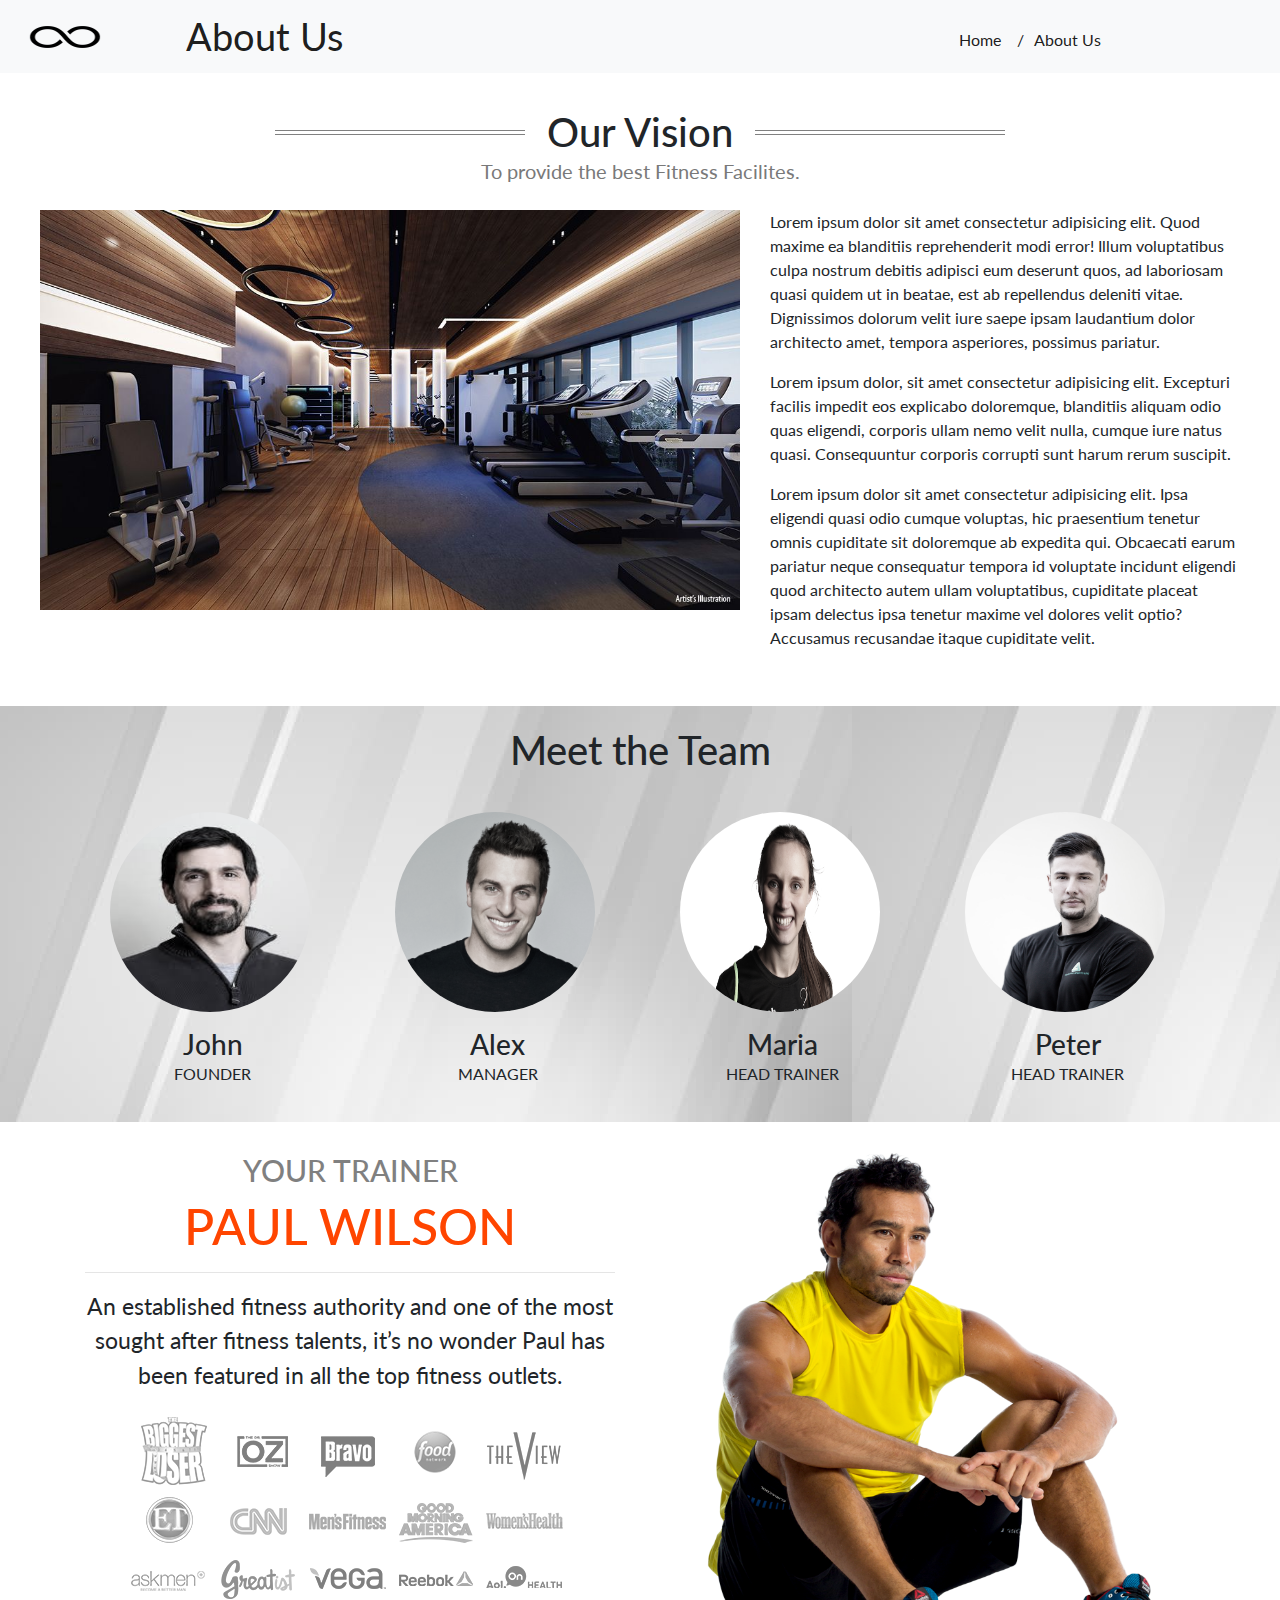
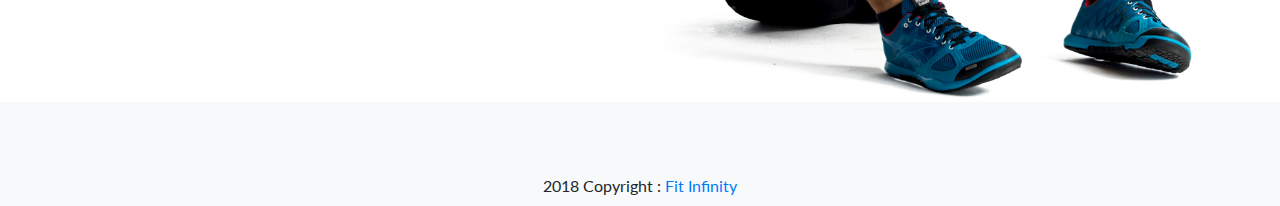
==== about.html @ 2f36dc82 "project finished" ====
<!DOCTYPE html>
<html lang="en">
<head>
    <meta charset="UTF-8">
    <meta name="viewport" content="width=device-width, initial-scale=1.0">
    <meta http-equiv="X-UA-Compatible" content="ie=edge">
    <title>About Us-Fit Infinity</title>
    <link rel="icon" href="img/logo.png">
    <link rel="stylesheet" href="https://maxcdn.bootstrapcdn.com/bootstrap/4.0.0/css/bootstrap.min.css" 
    integrity="sha384-Gn5384xqQ1aoWXA+058RXPxPg6fy4IWvTNh0E263XmFcJlSAwiGgFAW/dAiS6JXm" 
    crossorigin="anonymous">
    <link rel="stylesheet" href="https://use.fontawesome.com/releases/v5.0.13/css/all.css" integrity="sha384-DNOHZ68U8hZfKXOrtjWvjxusGo9WQnrNx2sqG0tfsghAvtVlRW3tvkXWZh58N9jp" crossorigin="anonymous">
    <link rel="stylesheet" href="css/about.css">
    <!-- <link href="https://fonts.googleapis.com/css?family=Exo:900|Fjalla+One|Lato:900|Merriweather:900|Ultra" rel="stylesheet"> -->
    <link href="https://fonts.googleapis.com/css?family=Lato" rel="stylesheet">
</head>
<body>
    <!-- navbar -->
    <nav class="navbar navbar-expand-lg navbar-light bg-light">
            <img class="navbar-brand" src="img/logo.png" alt="Fit Infinity"></img> 
            <button class="navbar-toggler" type="button" data-toggle="collapse" data-target="#navbarSupportedContent" aria-controls="navbarSupportedContent" aria-expanded="false" aria-label="Toggle navigation">
              <span class="navbar-toggler-icon"></span>
            </button>
          
            <div class="collapse navbar-collaps container" id="navbarSupportedContent">
              <ul class="navbar-nav mr-auto">
                <li class="nav-item active">
                  <a class="nav-link" href="#">About Us <span class="sr-only">(current)</span></a>
                </li>
                
                <li class="nav-item active">
                    <a class="nav-link" href="index.html">Home</a>
                </li>
                <li class="nav-item active">
                        <span class="nav-link">/<span id="route-space">About Us</span></span>
                </li>
              </ul>
    
            </div>
    </nav>
    <!-- about-gym -->
    <div id="about">
         <div class="fancy">
            <span><h1 id="heading">Our Vision</h1></span>
            <p>To provide the best Fitness Facilites.</p>
        </div>
        
            <div class="row">
                <div class="col">
                    <img src="img/about-gym.jpg" alt="about gym" height="400" width="700">
                </div>
                <div class="col">
                    <p>Lorem ipsum dolor sit amet consectetur adipisicing elit. Quod maxime ea blanditiis reprehenderit modi error! Illum voluptatibus culpa nostrum debitis adipisci eum deserunt quos, ad laboriosam quasi quidem ut in beatae, est ab repellendus deleniti vitae. Dignissimos dolorum velit iure saepe ipsam laudantium dolor architecto amet, tempora asperiores, possimus pariatur.</p>
                    <p>Lorem ipsum dolor, sit amet consectetur adipisicing elit. Excepturi facilis impedit eos explicabo doloremque, blanditiis aliquam odio quas eligendi, corporis ullam nemo velit nulla, cumque iure natus quasi. Consequuntur corporis corrupti sunt harum rerum suscipit.</p>
                    <p>Lorem ipsum dolor sit amet consectetur adipisicing elit. Ipsa eligendi quasi odio cumque voluptas, hic praesentium tenetur omnis cupiditate sit doloremque ab expedita qui. Obcaecati earum pariatur neque consequatur tempora id voluptate incidunt eligendi quod architecto autem ullam voluptatibus, cupiditate placeat ipsam delectus ipsa tenetur maxime vel dolores velit optio? Accusamus recusandae itaque cupiditate velit.</p>
                </div>
            </div>
    </div>

    <!-- team -->
    <div id="team">
        <h1>Meet the Team</h1>
        <div class="container">
            <div class="row pb-3">
                <div class="col">
                    <img src="img/founder.jpg" alt="founder">
                </div>
                <div class="col">
                    <img src="img/manager.jpg" alt="manager">
                </div>
                <div class="col">
                    <img src="img/trainer-f.png" alt="female trainer">
                </div>
                <div class="col">
                    <img src="img/trainer-m.jpg" alt="male trainer">
                </div>
            </div>
            <div id="names" class="row">
                <div class="col">
                     <h3>John</h3>
                     <p>FOUNDER</p>
                </div>
                <div class="col">
                    <h3>Alex</h3>
                    <p>MANAGER</p>
                </div>
                <div class="col">
                    <h3>Maria</h3>
                    <p>HEAD TRAINER</p>
                </div>
                <div class="col">
                    <h3>Peter</h3>
                    <p>HEAD TRAINER</p>
                </div>
            </div>

        </div>
    </div>

    <!-- trainer -->
    <div id="trainer">
        <div class="container">
            <div class="row">
                <div class="col">
                        <i class="fas fa-star"></i>
                        <i class="fas fa-star"></i>
                        <i class="fas fa-star"></i>
                        <i class="fas fa-star"></i>
                        <i class="fas fa-star"></i>

                        <h3>YOUR TRAINER</h3>
                        <h1>PAUL WILSON</h1>
                        <hr>
                        <p>An established fitness authority and one of the most sought after fitness talents, it’s no wonder Paul has been featured in all the top fitness outlets.</p>
                        <img src="img/featured.png" alt="featured">
                        

                </div>
                <div class="col">
                    <img src="img/trainer.png" alt="trainer" height="550" width="550">
                </div>
            </div>
        </div>
    </div>

         <!-- Footer -->
<footer class="bg-light pt-4">

        <!-- Social buttons -->
        <ul class="list-unstyled list-inline text-center">
          <li class="list-inline-item">
            <a class="btn-floating btn-fb mx-1">
              <i class="fab fa-facebook fa-3x"> </i>
            </a>
          </li>
          <li class="list-inline-item">
            <a class="btn-floating btn-tw mx-1">
              <i class="fab fa-twitter fa-3x"> </i>
            </a>
          </li>
          <li class="list-inline-item">
            <a class="btn-floating btn-gplus mx-1">
              <i class="fab fa-google-plus fa-3x"> </i>
            </a>
          </li>
          <li class="list-inline-item">
            <a class="btn-floating btn-li mx-1">
              <i class="fab fa-snapchat fa-3x"> </i>
            </a>
          </li>
          <li class="list-inline-item">
            <a class="btn-floating btn-dribbble mx-1">
              <i class="fab fa-youtube fa-3x"> </i>
            </a>
          </li>
        </ul>
        <!-- Social buttons -->
      
        <!-- Copyright -->
        <div class="text-center py-2"><i class="far fa-copyright"></i> 
          2018 Copyright : 
          <a href="index.html">Fit Infinity</a>
        </div>
        <!-- Copyright -->
      
      </footer>





</body>
</html>
---- css/about.css ----
body{
    font-family: 'Lato', sans-serif;
}  

.navbar{
    margin: 0px;
    padding: 0px;
    border: 0px;
}
.navbar-brand{
    height: 60px;
    width: 80px;
    font-size: 25px;
    margin: 0px;
    margin-left: 25px;
}
.nav-item:first-child{
    font-size: 38px;
    margin-left: 40px;
}
.nav-item:nth-child(2){
    margin-left: 600px;
    padding-top: 20px;
}
.nav-item:nth-child(3){
    padding-top: 20px;
     /* margin-left: 450px;  */
}
.nav-item:nth-child(2):hover{
    font-weight: bold;
    text-decoration: underline;
}

#route-space{
    padding-left: 10px;
}

/* about */
#about{
    padding: 40px;
    padding-top: 35px;
}


.fancy h1{
    width:200px;
    margin:auto;
}
#about .row{
    padding-top: 18px;
}
#heading{
    text-align: center;
}
/* horizontal line */
.fancy {
    line-height: 0.5;
    text-align: center;
  }
  .fancy span {
    display: inline-block;
    position: relative;  
  }
  .fancy span:before,
  .fancy span:after {
    content: "";
    position: absolute;
    height: 5px;
    border-bottom: 1px solid gray;
    border-top: 1px solid gray;
    top: 45%;
    width: 250px;
  }
  .fancy span:before {
    right: 100%;
    margin-right: 15px;
  }
  .fancy span:after {
    left: 100%;
    margin-left: 15px;
  }
  /*  */
  .fancy p{
    text-align: center;
    font-size: 20px;
    padding-top: 10px;
    color:rgb(121,121,121);
}


/* team */
#team{
    background-image: url("../img/team-bg.jpg");
    padding-bottom: 20px;
}
#team img{
    height:200px; 
    width:200px;
    border-radius: 50%;
    filter: grayscale(0.7);
    margin-left: 25px;
} 
#team img:hover{
    transform: scale(1.2);
    transition: 0.5s ease-in-out;
    filter: grayscale(0);
    
}
#team h1{
    /* width:280px; */
    /* margin:auto; */
    text-align: center;
    padding-top: 20px;
    padding-bottom: 30px;
}
#names h3,#names p{
    text-align: center;
}
#names h3{
    margin-bottom: 0px;
}

/* trainer */
#trainer{
    padding-top: 30px;
    text-align: center;
}
#trainer i{
    padding-top: 35px;
    padding-bottom: 10px;
    color: orangered;
}
#trainer p{
    font-size: 23px;
}
#trainer h1{
    color: orangered;
    font-size: 50px;
}
#trainer h3{
    color: gray;
    font-size: 30px;
}

/* footer */
.fa-facebook:hover{
    cursor: pointer;
    color:#3b5998;
}
.fa-twitter:hover{
    cursor: pointer;
    color:#1DA1F2;
}
.fa-google-plus:hover{
    cursor: pointer;
    color:#DB4437;
}
.fa-snapchat:hover{
    cursor: pointer;
    color:#fffc00;
}
.fa-youtube:hover{
    cursor: pointer;
    color:#ff0000;
}
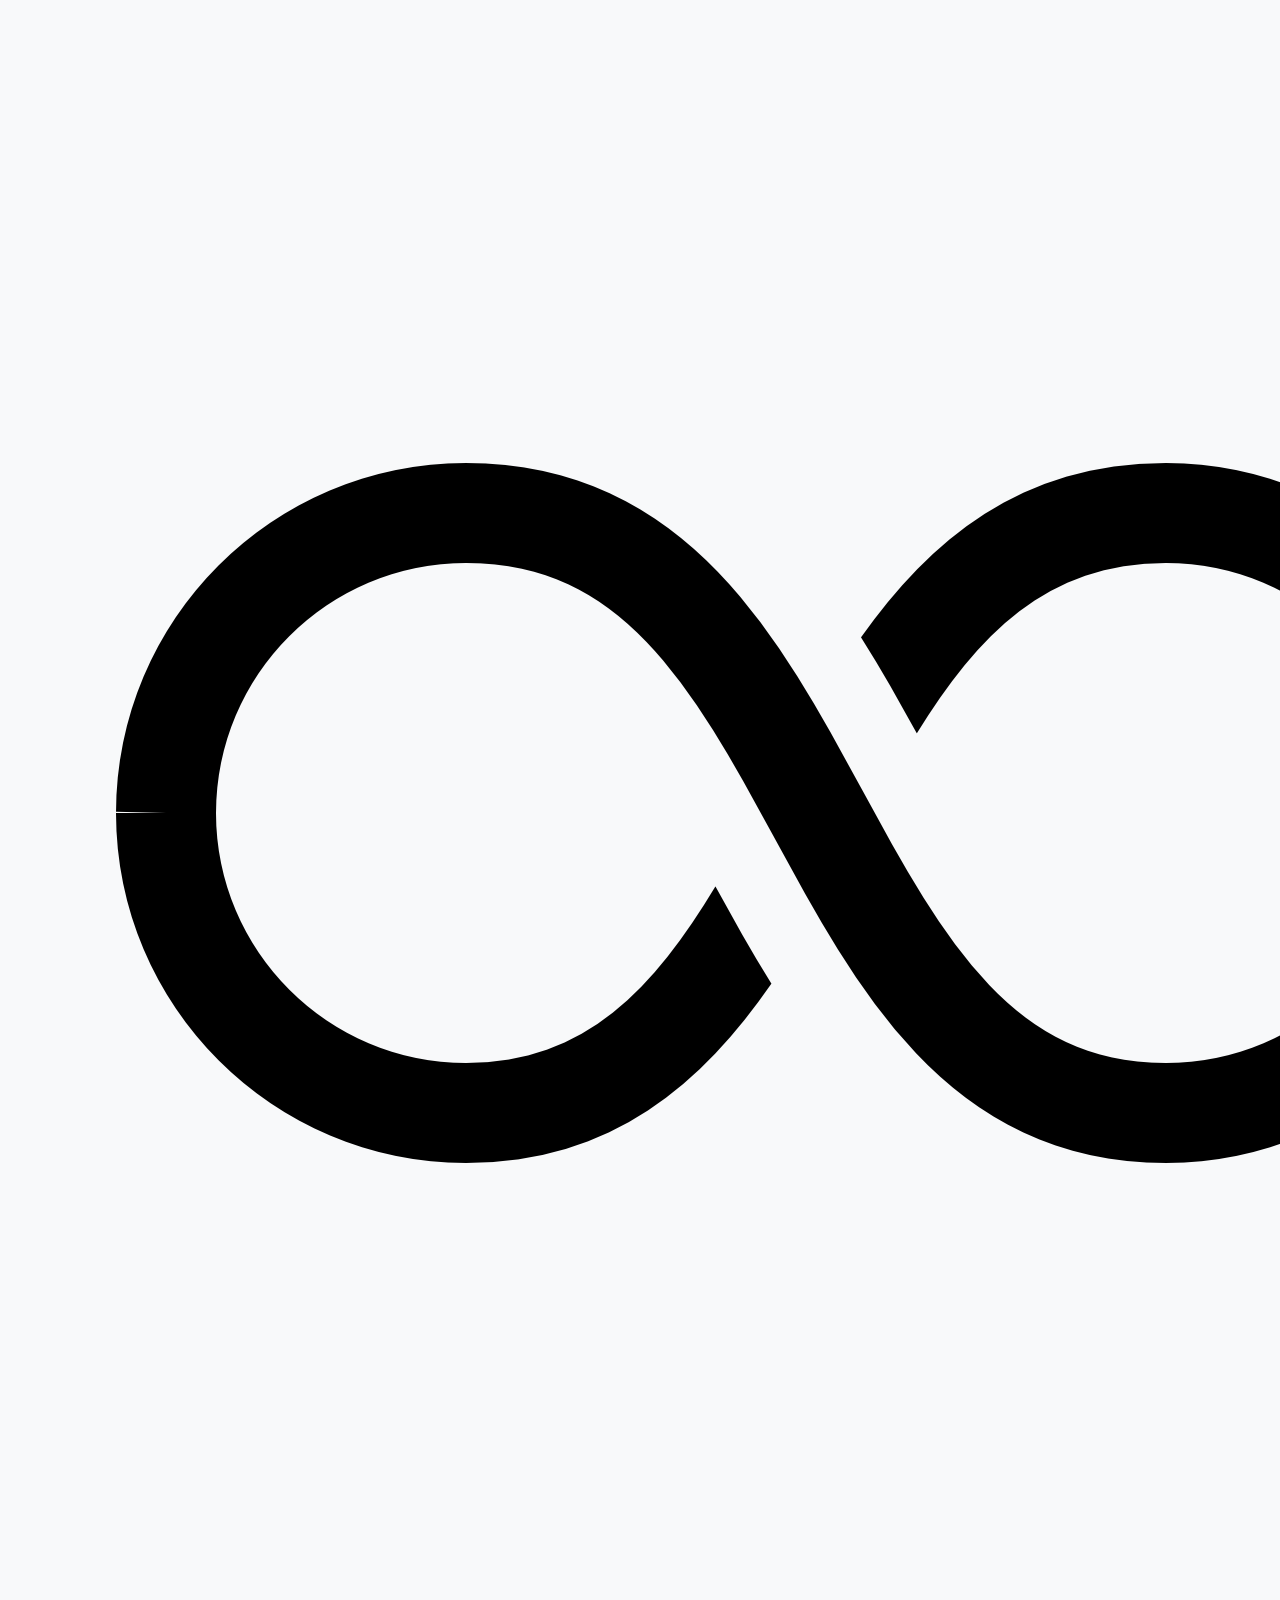
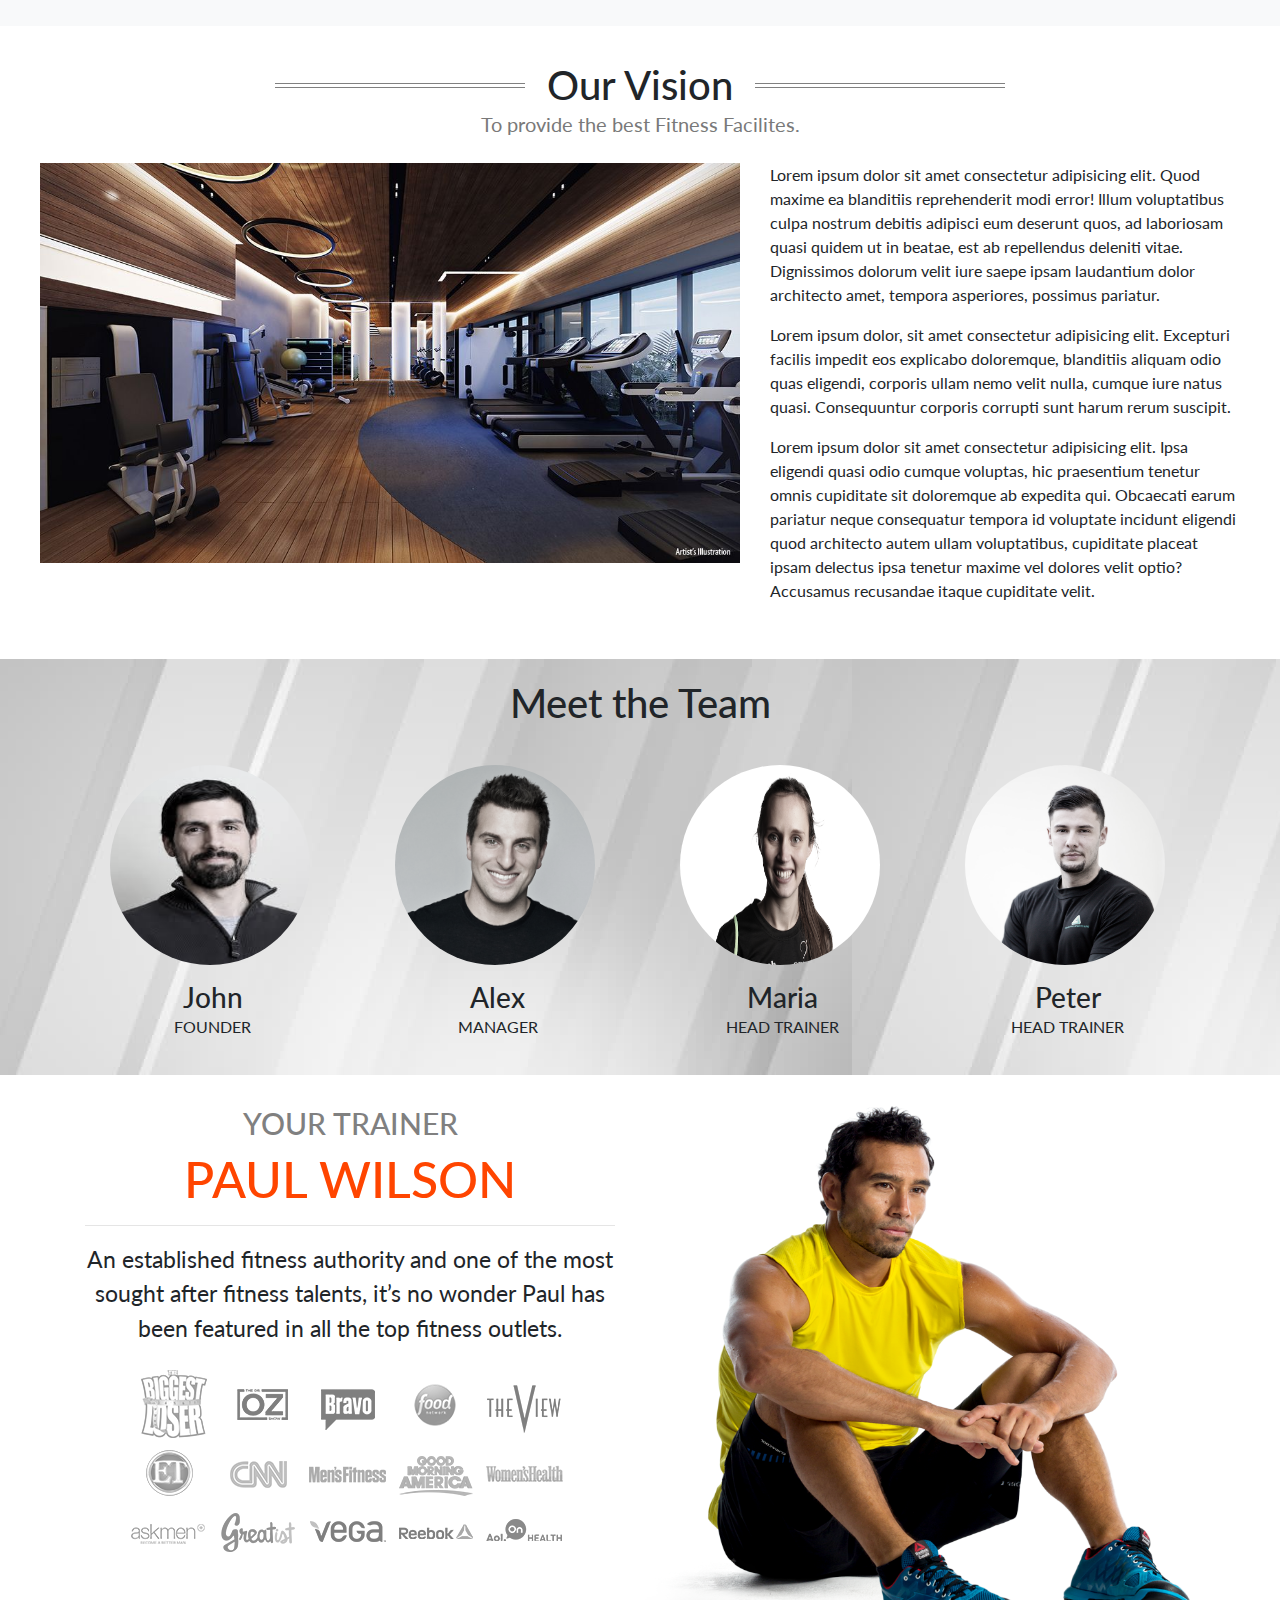
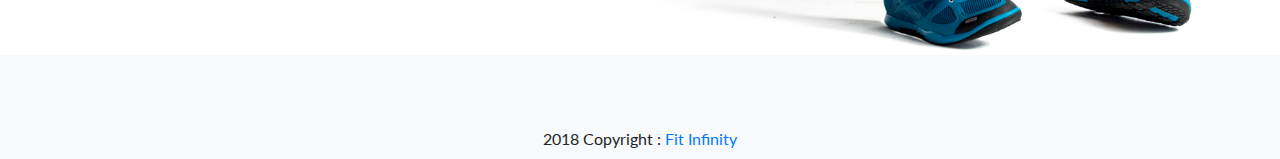
==== commit 2bc123f0: "nav responsive" ====
--- a/about.html
+++ b/about.html
@@ -11,6 +11,8 @@
     crossorigin="anonymous">
     <link rel="stylesheet" href="https://use.fontawesome.com/releases/v5.0.13/css/all.css" integrity="sha384-DNOHZ68U8hZfKXOrtjWvjxusGo9WQnrNx2sqG0tfsghAvtVlRW3tvkXWZh58N9jp" crossorigin="anonymous">
     <link rel="stylesheet" href="css/about.css">
+    <link rel="stylesheet" href="css/footer.css">
+    <link rel="stylesheet" href="css/nav.css">
     <!-- <link href="https://fonts.googleapis.com/css?family=Exo:900|Fjalla+One|Lato:900|Merriweather:900|Ultra" rel="stylesheet"> -->
     <link href="https://fonts.googleapis.com/css?family=Lato" rel="stylesheet">
 </head>
--- a/css/about.css
+++ b/css/about.css
@@ -1,39 +1,6 @@
 body{
     font-family: 'Lato', sans-serif;
 }  
-
-.navbar{
-    margin: 0px;
-    padding: 0px;
-    border: 0px;
-}
-.navbar-brand{
-    height: 60px;
-    width: 80px;
-    font-size: 25px;
-    margin: 0px;
-    margin-left: 25px;
-}
-.nav-item:first-child{
-    font-size: 38px;
-    margin-left: 40px;
-}
-.nav-item:nth-child(2){
-    margin-left: 600px;
-    padding-top: 20px;
-}
-.nav-item:nth-child(3){
-    padding-top: 20px;
-     /* margin-left: 450px;  */
-}
-.nav-item:nth-child(2):hover{
-    font-weight: bold;
-    text-decoration: underline;
-}
-
-#route-space{
-    padding-left: 10px;
-}
 
 /* about */
 #about{
@@ -142,25 +109,3 @@
     font-size: 30px;
 }
 
-/* footer */
-.fa-facebook:hover{
-    cursor: pointer;
-    color:#3b5998;
-}
-.fa-twitter:hover{
-    cursor: pointer;
-    color:#1DA1F2;
-}
-.fa-google-plus:hover{
-    cursor: pointer;
-    color:#DB4437;
-}
-.fa-snapchat:hover{
-    cursor: pointer;
-    color:#fffc00;
-}
-.fa-youtube:hover{
-    cursor: pointer;
-    color:#ff0000;
-}
-
